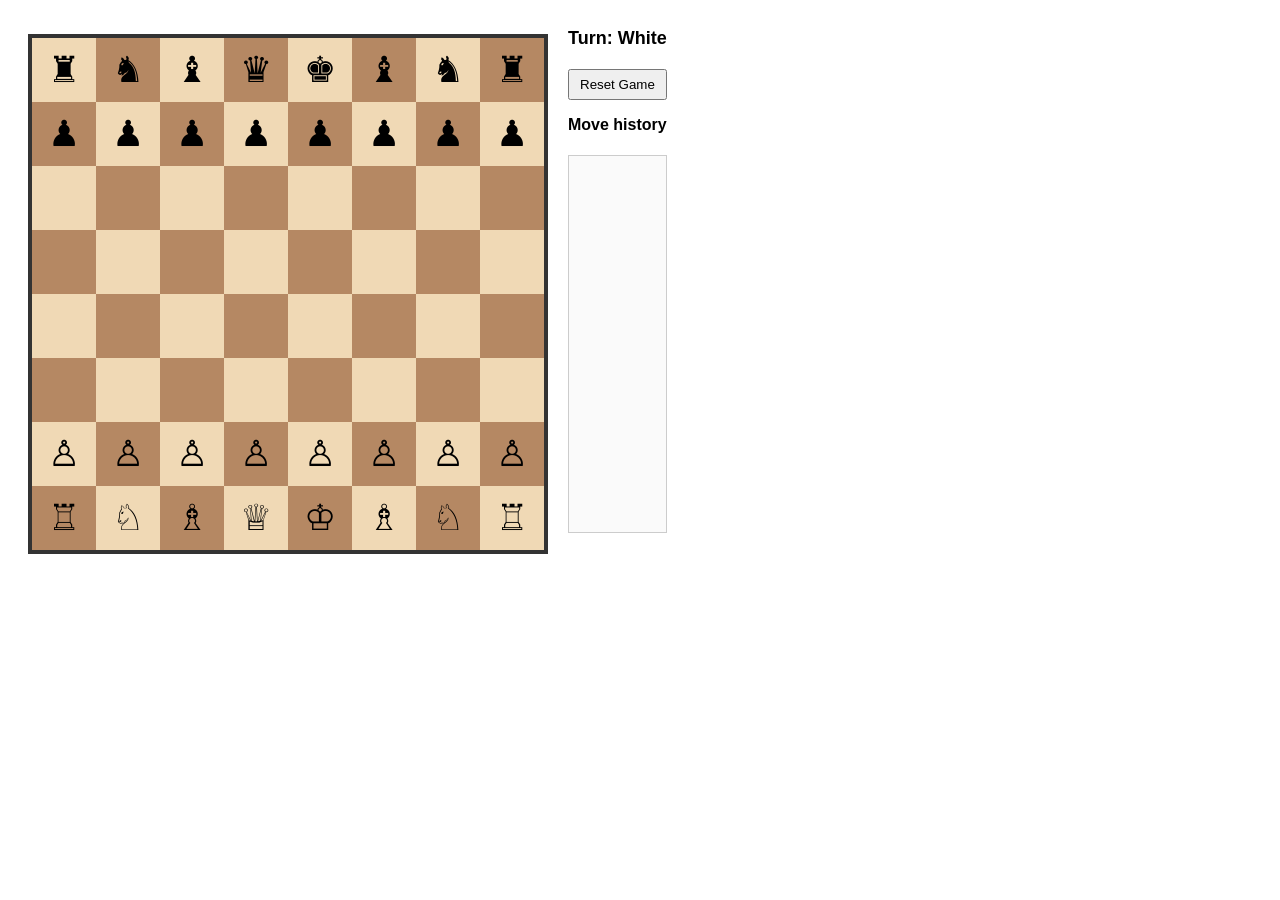
==== index.html @ e97f070b "Moved index to root" ====
<!--
index.html
Description: Main landing page.
Author: Justin Norton
Last Updated: 05-19-2026
Notes: N/A
-->

<!doctype html>
<html lang="en">
<head>
  <meta charset="utf-8" />
  <meta name="viewport" content="width=device-width,initial-scale=1" />
  <title>Chess</title>
  <link rel="stylesheet" href="../src/style.css">
</head>

<body>

  <!-- Coordinates -->
  <div>
    <div class="coords"></div>
    <div id="board"></div>
  </div>

  <!-- Information -->
  <div id="info">
    <div id="turn">Turn: White</div>
    <div id="status"></div>
    <div style="margin-top:12px;"><button id="reset">Reset Game</button></div>
    <h4 style="margin-top:16px">Move history</h4>
    <div id="history"></div>
  </div>

</body>

<!-- Scripts -->
<script type="module" src="../src/main.js"></script>
---- src/style.css ----
:root { 
  --light: #f0d9b5; 
  --dark: #b58863; 
  --highlight: #9bd3ff; 
  --capture: #ffb3b3; 
}

body { 
  font-family: Arial, Helvetica, sans-serif; 
  display: flex; 
  gap: 20px; 
  padding: 20px; 
}

#board { 
  display: grid; 
  grid-template-columns: repeat(8, 64px); 
  grid-template-rows: repeat(8, 64px); 
  border: 4px solid #333; 
}

.square { 
  width: 64px; 
  height: 64px; 
  display: flex; 
  align-items: center; 
  justify-content: center; 
  font-size: 36px; 
  cursor: pointer; 
  user-select: none; 
}

.light { background: var(--light); }
.dark { background: var(--dark); }
.sq-highlight { outline: 3px solid var(--highlight); }
.sq-capture { outline: 3px solid var(--capture); }

.square.selected {
  background: lightskyblue;
}

.square.highlight {
  background-color: lightslategray;
}

#info { max-width: 300px; }

#turn { 
  font-weight: bold; 
  font-size: 18px; 
  margin-bottom: 10px; 
}

#history { 
  height: 360px; 
  overflow: auto; 
  border: 1px solid #ccc; 
  padding: 8px; 
  background: #fafafa; 
}

button { 
  padding: 6px 10px; 
  margin-top: 8px; 
}

.coords { 
  font-size: 12px; 
  text-align: center; 
  color: #333; 
  margin-bottom: 6px; 
}
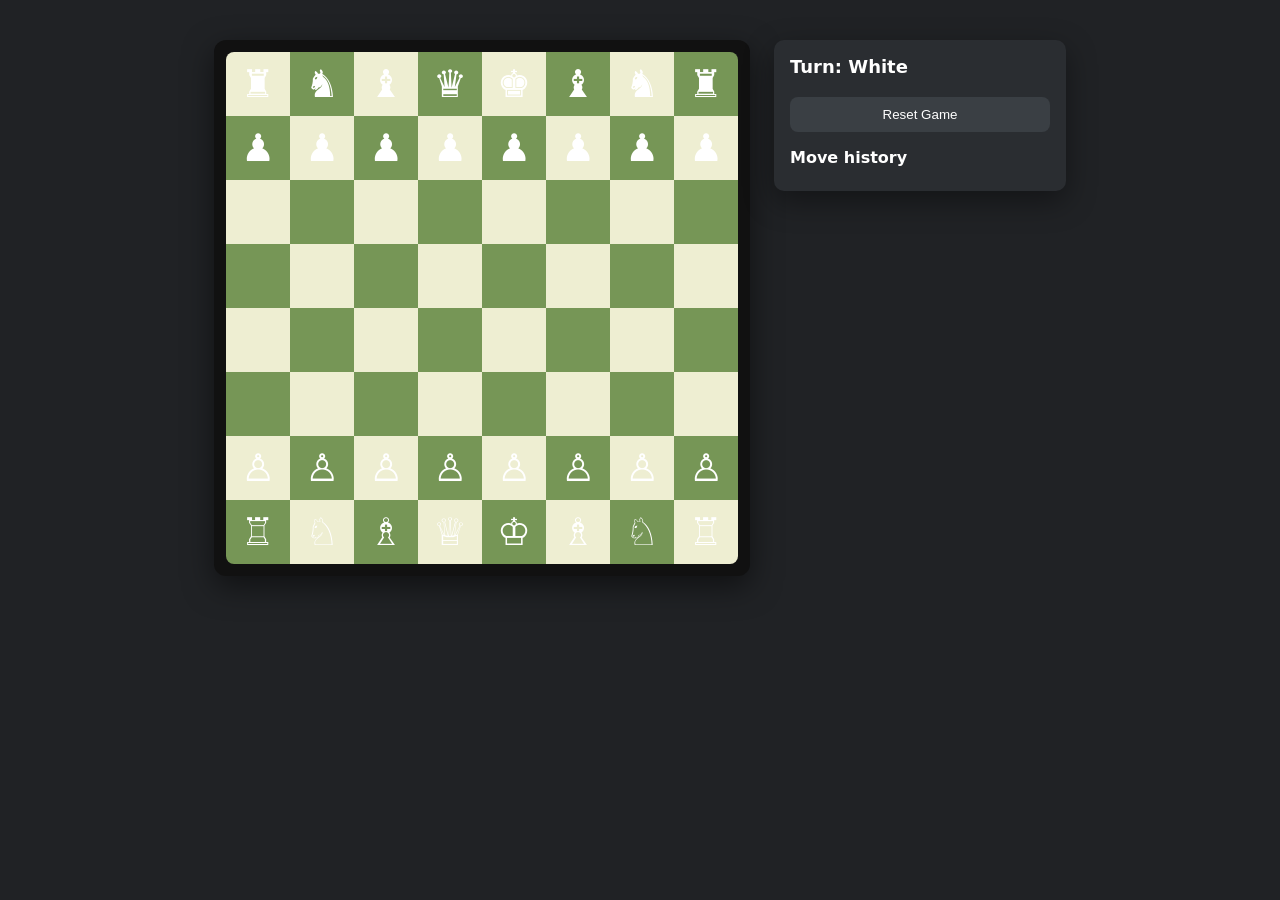
==== commit 04dfd2e1: "Cleaned UI Known issue: black pieces are white, promotion ui is unpleasent, checkmate does not displ" ====
--- a/index.html
+++ b/index.html
@@ -12,27 +12,28 @@
   <meta charset="utf-8" />
   <meta name="viewport" content="width=device-width,initial-scale=1" />
   <title>Chess</title>
-  <link rel="stylesheet" href="../src/style.css">
+  <link rel="stylesheet" href="src/style.css">
 </head>
 
 <body>
+  <div id="app">
+    
+    <div id="board-container">
+      <div id="board"></div>
+    </div>
 
-  <!-- Coordinates -->
-  <div>
-    <div class="coords"></div>
-    <div id="board"></div>
+    <div id="info">
+      <div id="turn">Turn: White</div>
+      <div id="status"></div>
+
+      <button id="reset">Reset Game</button>
+
+      <h4>Move history</h4>
+      <div id="history"></div>
+    </div>
+
   </div>
-
-  <!-- Information -->
-  <div id="info">
-    <div id="turn">Turn: White</div>
-    <div id="status"></div>
-    <div style="margin-top:12px;"><button id="reset">Reset Game</button></div>
-    <h4 style="margin-top:16px">Move history</h4>
-    <div id="history"></div>
-  </div>
-
 </body>
 
 <!-- Scripts -->
-<script type="module" src="../src/main.js"></script>+<script type="module" src="src/main.js"></script>
--- a/src/style.css
+++ b/src/style.css
@@ -1,72 +1,153 @@
-:root { 
-  --light: #f0d9b5; 
-  --dark: #b58863; 
-  --highlight: #9bd3ff; 
-  --capture: #ffb3b3; 
+/* =========================
+   GLOBAL LAYOUT
+========================= */
+
+body {
+  margin: 0;
+  font-family: system-ui, -apple-system, Segoe UI, Roboto, Arial;
+  background: #202225;
+  color: white;
 }
 
-body { 
-  font-family: Arial, Helvetica, sans-serif; 
-  display: flex; 
-  gap: 20px; 
-  padding: 20px; 
+#app {
+  display: flex;
+  justify-content: center;
+  align-items: flex-start;
+  gap: 24px;
+  padding: 40px;
 }
 
-#board { 
-  display: grid; 
-  grid-template-columns: repeat(8, 64px); 
-  grid-template-rows: repeat(8, 64px); 
-  border: 4px solid #333; 
+/* =========================
+   BOARD WRAPPER
+========================= */
+
+#board-container {
+  padding: 12px;
+  background: #111;
+  border-radius: 12px;
+  box-shadow: 0 10px 30px rgba(0,0,0,0.5);
 }
 
-.square { 
-  width: 64px; 
-  height: 64px; 
-  display: flex; 
-  align-items: center; 
-  justify-content: center; 
-  font-size: 36px; 
-  cursor: pointer; 
-  user-select: none; 
+/* =========================
+   BOARD GRID
+========================= */
+
+#board {
+  display: grid;
+  grid-template-columns: repeat(8, 64px);
+  grid-template-rows: repeat(8, 64px);
+  border-radius: 8px;
+  overflow: hidden;
 }
 
-.light { background: var(--light); }
-.dark { background: var(--dark); }
-.sq-highlight { outline: 3px solid var(--highlight); }
-.sq-capture { outline: 3px solid var(--capture); }
+/* =========================
+   SQUARES
+========================= */
 
-.square.selected {
-  background: lightskyblue;
+.square {
+  width: 64px;
+  height: 64px;
+  display: flex;
+  align-items: center;
+  justify-content: center;
+  font-size: 38px;
+  cursor: pointer;
+  user-select: none;
+  transition: background 0.15s ease;
 }
 
-.square.highlight {
-  background-color: lightslategray;
+/* Chess.com-like colors */
+.light {
+  background: #eeeed2;
 }
 
-#info { max-width: 300px; }
-
-#turn { 
-  font-weight: bold; 
-  font-size: 18px; 
-  margin-bottom: 10px; 
+.dark {
+  background: #769656;
 }
 
-#history { 
-  height: 360px; 
-  overflow: auto; 
-  border: 1px solid #ccc; 
-  padding: 8px; 
-  background: #fafafa; 
+/* hover effect */
+.square:hover {
+  filter: brightness(1.08);
 }
 
-button { 
-  padding: 6px 10px; 
-  margin-top: 8px; 
+/* selected piece */
+.square.selected {
+  outline: 3px solid #f6f669;
 }
 
-.coords { 
-  font-size: 12px; 
-  text-align: center; 
-  color: #333; 
-  margin-bottom: 6px; 
+/* legal move highlight */
+.square.highlight {
+  position: relative;
+}
+
+/* dot indicator like Chess.com */
+.square.highlight::after {
+  content: "";
+  width: 18px;
+  height: 18px;
+  background: rgba(0, 0, 0, 0.25);
+  border-radius: 50%;
+  position: absolute;
+}
+
+/* capture highlight (optional future use) */
+.square.capture::after {
+  width: 100%;
+  height: 100%;
+  border: 3px solid rgba(0,0,0,0.25);
+  background: transparent;
+}
+
+/* =========================
+   SIDE PANEL
+========================= */
+
+#info {
+  width: 260px;
+  background: #2a2d31;
+  padding: 16px;
+  border-radius: 10px;
+  box-shadow: 0 10px 30px rgba(0,0,0,0.4);
+}
+
+#info h4 {
+  margin-top: 16px;
+  margin-bottom: 8px;
+}
+
+#turn {
+  font-size: 18px;
+  font-weight: 600;
+  margin-bottom: 10px;
+}
+
+/* =========================
+   BUTTONS
+========================= */
+
+button {
+  width: 100%;
+  padding: 10px;
+  border: none;
+  border-radius: 8px;
+  background: #3a3f44;
+  color: white;
+  cursor: pointer;
+  margin-top: 10px;
+  transition: 0.2s;
+}
+
+button:hover {
+  background: #4a5158;
+}
+
+/* =========================
+   MOVE HISTORY
+========================= */
+
+#history {
+  font-size: 14px;
+  line-height: 1.4;
+  max-height: 300px;
+  overflow-y: auto;
 }
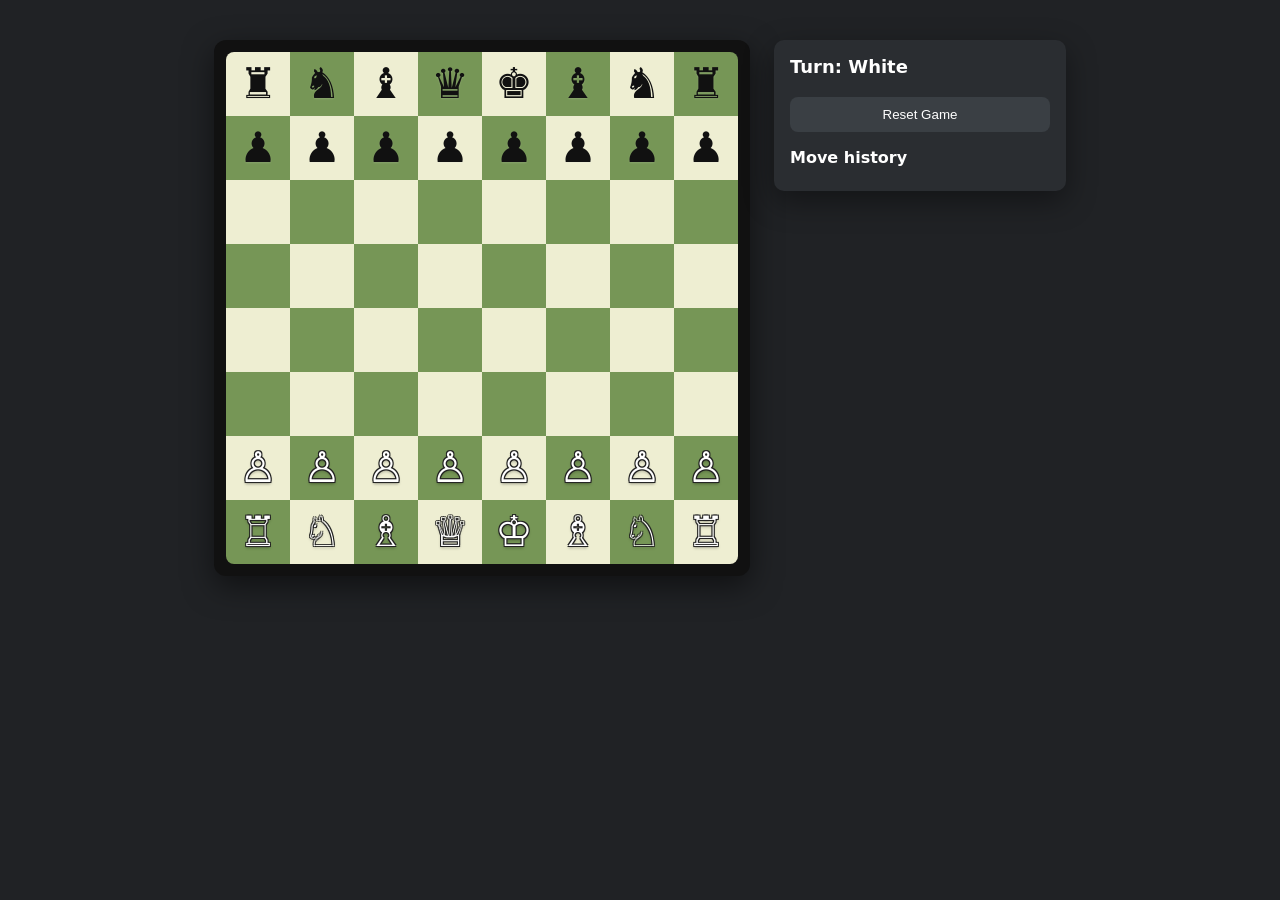
==== commit b64323f9: "Checkmate message displayed" ====
--- a/index.html
+++ b/index.html
@@ -31,8 +31,17 @@
       <h4>Move history</h4>
       <div id="history"></div>
     </div>
+    
+  </div>
 
+  <div id="game-over" class="hidden">
+  <div class="game-over-box">
+    <h2 id="game-over-title"></h2>
+    <p id="game-over-message"></p>
+    <button id="game-over-reset">New Game</button>
   </div>
+</div>
+
 </body>
 
 <!-- Scripts -->
--- a/src/style.css
+++ b/src/style.css
@@ -150,4 +150,76 @@
   line-height: 1.4;
   max-height: 300px;
   overflow-y: auto;
+}
+
+/* =========================
+   PIECES
+========================= */
+
+.piece {
+  font-size: 42px;
+  line-height: 1;
+  pointer-events: none;
+}
+
+/* White pieces */
+.white-piece {
+  color: #ffffff;
+  text-shadow:
+    -1px -1px 0 #222,
+     1px -1px 0 #222,
+    -1px  1px 0 #222,
+     1px  1px 0 #222,
+     0px  2px 3px rgba(0,0,0,0.35);
+}
+
+/* Black pieces */
+.black-piece {
+  color: #111111;
+  text-shadow:
+    0px 1px 2px rgba(255,255,255,0.15);
+}
+
+/* =========================
+   GAME OVER OVERLAY
+========================= */
+
+#game-over {
+  position: fixed;
+  top: 0;
+  left: 0;
+  width: 100%;
+  height: 100%;
+  background: rgba(0,0,0,0.6);
+  display: flex;
+  align-items: center;
+  justify-content: center;
+  z-index: 999;
+}
+
+#game-over.hidden {
+  display: none;
+}
+
+.game-over-box {
+  background: #2a2d31;
+  padding: 24px;
+  border-radius: 12px;
+  text-align: center;
+  width: 280px;
+  box-shadow: 0 10px 30px rgba(0,0,0,0.5);
+}
+
+.game-over-box h2 {
+  margin: 0 0 10px 0;
+}
+
+.game-over-box p {
+  font-size: 14px;
+  opacity: 0.85;
+  margin-bottom: 16px;
+}
+
+.game-over-box button {
+  width: 100%;
 }
